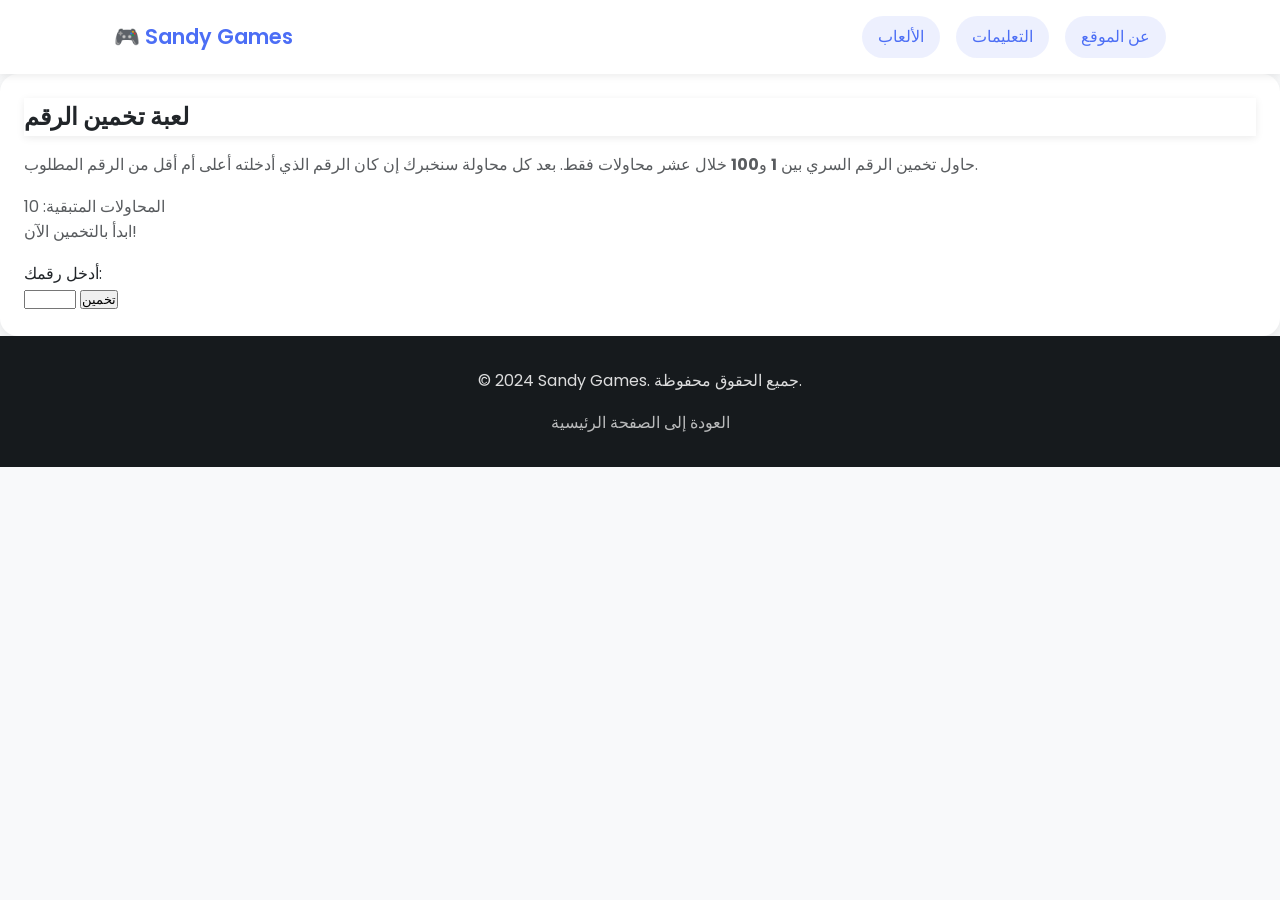
==== games/guess-number/index.html @ b499b65b "Add Guess the Number game page" ====
<!DOCTYPE html>
<html lang="ar">
  <head>
    <meta charset="UTF-8" />
    <meta name="viewport" content="width=device-width, initial-scale=1.0" />
    <title>لعبة تخمين الرقم | Sandy Games</title>
    <link rel="stylesheet" href="../../assets/styles.css" />
    <link rel="preconnect" href="https://fonts.googleapis.com" />
    <link rel="preconnect" href="https://fonts.gstatic.com" crossorigin />
    <link
      href="https://fonts.googleapis.com/css2?family=Poppins:wght@400;500;600&display=swap"
      rel="stylesheet"
    />
  </head>
  <body class="game-page">
    <header class="sub-header">
      <nav>
        <a href="../../index.html" class="logo">🎮 Sandy Games</a>
        <div class="nav-links">
          <a href="../../index.html#games">الألعاب</a>
          <a href="../../index.html#instructions">التعليمات</a>
          <a href="../../index.html#about">عن الموقع</a>
        </div>
      </nav>
    </header>

    <main class="game-container">
      <section class="game-card active-game">
        <header>
          <h1>لعبة تخمين الرقم</h1>
        </header>
        <p>
          حاول تخمين الرقم السري بين <strong>1</strong> و<strong>100</strong> خلال
          عشر محاولات فقط. بعد كل محاولة سنخبرك إن كان الرقم الذي أدخلته أعلى أم
          أقل من الرقم المطلوب.
        </p>

        <div class="game-status">
          <p>
            المحاولات المتبقية:
            <span id="attempts-remaining" aria-live="polite">10</span>
          </p>
          <p id="feedback" aria-live="polite" class="game-feedback">
            ابدأ بالتخمين الآن!
          </p>
        </div>

        <form id="guess-form" class="guess-form" autocomplete="off">
          <label for="guess-input">أدخل رقمك:</label>
          <div class="guess-controls">
            <input
              type="number"
              id="guess-input"
              name="guess"
              min="1"
              max="100"
              required
              inputmode="numeric"
            />
            <button type="submit" id="submit-guess">تخمين</button>
          </div>
        </form>

        <button type="button" id="play-again" class="secondary" hidden>
          العب مجددًا
        </button>
      </section>
    </main>

    <footer>
      <div class="footer-content">
        <p>© 2024 Sandy Games. جميع الحقوق محفوظة.</p>
        <p>
          <a href="../../index.html#top" class="back-to-top">العودة إلى الصفحة الرئيسية</a>
        </p>
      </div>
    </footer>

    <script src="../../app.js"></script>
    <script src="./guess-number.js"></script>
  </body>
</html>
---- assets/styles.css ----
:root {
  --primary-color: #4c6ef5;
  --accent-color: #f76707;
  --background-color: #f8f9fa;
  --text-color: #212529;
  --max-width: 1100px;
}

* {
  box-sizing: border-box;
  margin: 0;
  padding: 0;
}

body {
  font-family: "Poppins", "Segoe UI", Tahoma, Geneva, Verdana, sans-serif;
  background-color: var(--background-color);
  color: var(--text-color);
  line-height: 1.6;
}

a {
  color: var(--primary-color);
  text-decoration: none;
  transition: color 0.2s ease;
}

a:hover,
a:focus {
  color: var(--accent-color);
}

header {
  background: white;
  box-shadow: 0 2px 8px rgba(0, 0, 0, 0.08);
  position: sticky;
  top: 0;
  z-index: 10;
}

nav {
  max-width: var(--max-width);
  margin: 0 auto;
  padding: 1rem 1.5rem;
  display: flex;
  align-items: center;
  justify-content: space-between;
}

.logo {
  font-weight: 600;
  font-size: 1.3rem;
  color: var(--primary-color);
}

.nav-links {
  display: flex;
  gap: 1rem;
  flex-wrap: wrap;
}

.nav-links a {
  padding: 0.5rem 1rem;
  border-radius: 999px;
  background-color: rgba(76, 110, 245, 0.1);
}

.hero {
  padding: 4rem 1.5rem;
  background: linear-gradient(135deg, rgba(76, 110, 245, 0.15), rgba(247, 103, 7, 0.15));
}

.hero-content {
  max-width: var(--max-width);
  margin: 0 auto;
  display: grid;
  grid-template-columns: repeat(auto-fit, minmax(280px, 1fr));
  gap: 2rem;
  align-items: center;
}

.hero h1 {
  font-size: clamp(2.2rem, 5vw, 3rem);
  margin-bottom: 1rem;
}

.hero p {
  font-size: 1.1rem;
  color: rgba(33, 37, 41, 0.85);
}

.cta-buttons {
  margin-top: 1.5rem;
  display: flex;
  gap: 1rem;
  flex-wrap: wrap;
}

.cta-buttons a {
  background-color: var(--primary-color);
  color: white;
  padding: 0.75rem 1.4rem;
  border-radius: 12px;
  font-weight: 600;
  box-shadow: 0 8px 20px rgba(76, 110, 245, 0.35);
}

.cta-buttons a.secondary {
  background-color: white;
  color: var(--primary-color);
  box-shadow: inset 0 0 0 2px rgba(76, 110, 245, 0.35);
}

.section {
  padding: 4rem 1.5rem;
}

.section:nth-of-type(even) {
  background-color: white;
}

.section:nth-of-type(odd) {
  background-color: rgba(255, 255, 255, 0.6);
}

.section-header {
  max-width: var(--max-width);
  margin: 0 auto 2.5rem;
  text-align: center;
}

.section-header h2 {
  font-size: clamp(1.8rem, 4vw, 2.4rem);
  margin-bottom: 0.75rem;
}

.section-header p {
  color: rgba(33, 37, 41, 0.7);
}

.game-grid {
  max-width: var(--max-width);
  margin: 0 auto;
  display: grid;
  grid-template-columns: repeat(auto-fit, minmax(260px, 1fr));
  gap: 1.5rem;
}

.game-card {
  background-color: white;
  border-radius: 18px;
  padding: 1.5rem;
  box-shadow: 0 4px 12px rgba(0, 0, 0, 0.08);
  display: flex;
  flex-direction: column;
  gap: 1rem;
}

.game-card h3 {
  font-size: 1.4rem;
}

.game-card p {
  flex: 1;
  color: rgba(33, 37, 41, 0.75);
}

.game-card a {
  align-self: flex-start;
  padding: 0.6rem 1.1rem;
  border-radius: 999px;
  background-color: rgba(76, 110, 245, 0.12);
  font-weight: 600;
}

.instructions {
  max-width: var(--max-width);
  margin: 0 auto;
  background-color: white;
  border-radius: 18px;
  padding: 2rem;
  box-shadow: 0 4px 16px rgba(0, 0, 0, 0.08);
}

.instructions ol {
  margin-left: 1.5rem;
}

.instructions li + li {
  margin-top: 0.75rem;
}

footer {
  background-color: #161a1d;
  color: rgba(255, 255, 255, 0.85);
  padding: 2rem 1.5rem;
}

footer .footer-content {
  max-width: var(--max-width);
  margin: 0 auto;
  display: flex;
  flex-direction: column;
  gap: 1rem;
  text-align: center;
}

footer a {
  color: rgba(255, 255, 255, 0.7);
}

@media (max-width: 600px) {
  nav {
    flex-direction: column;
    gap: 0.75rem;
  }

  .nav-links {
    justify-content: center;
  }

  .cta-buttons {
    justify-content: center;
  }
}
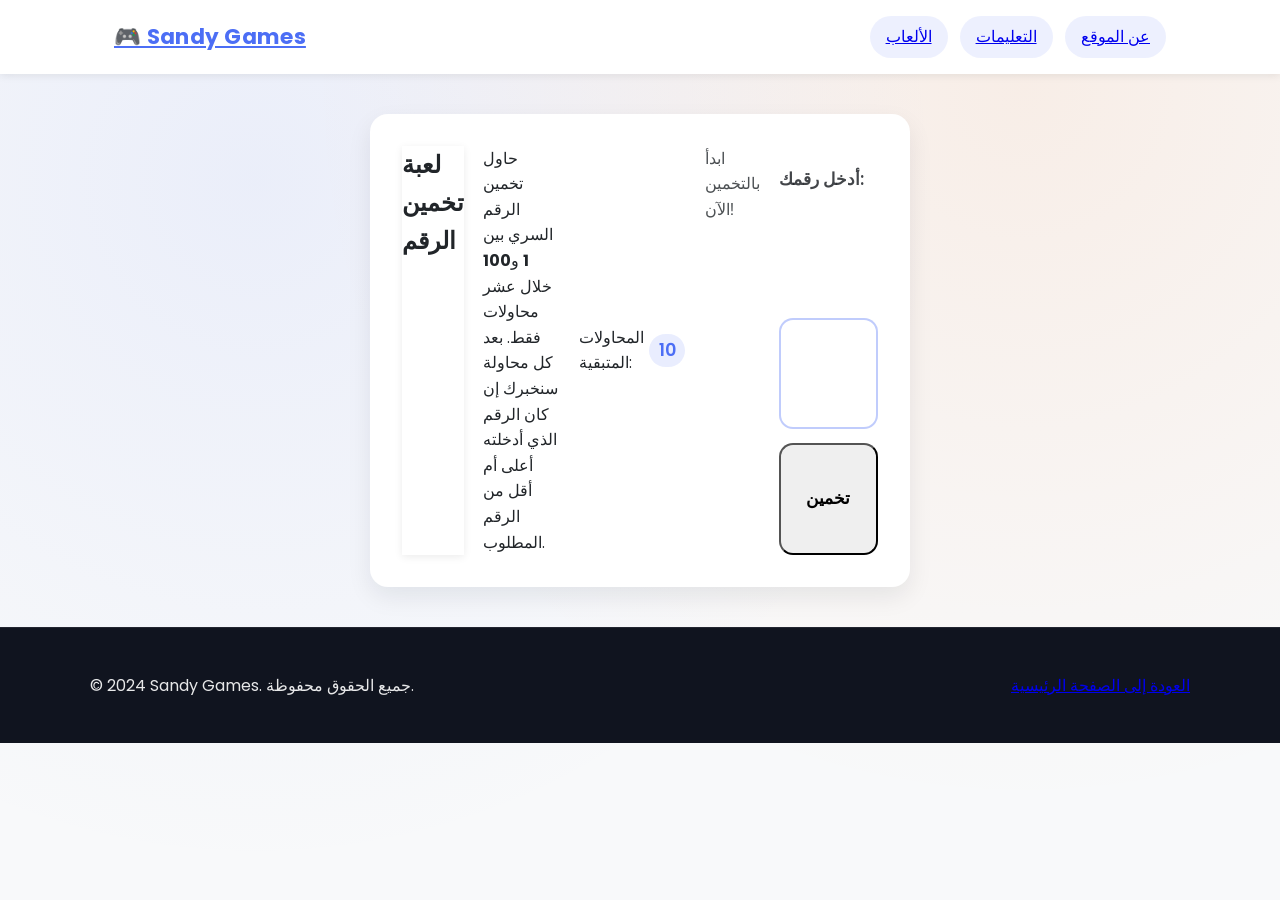
==== commit 01435fda: "Reposition feedback message in guess number game" ====
--- a/games/guess-number/index.html
+++ b/games/guess-number/index.html
@@ -40,10 +40,11 @@
             المحاولات المتبقية:
             <span id="attempts-remaining" aria-live="polite">10</span>
           </p>
-          <p id="feedback" aria-live="polite" class="game-feedback">
-            ابدأ بالتخمين الآن!
-          </p>
         </div>
+
+        <p id="feedback" aria-live="polite" class="game-feedback">
+          ابدأ بالتخمين الآن!
+        </p>
 
         <form id="guess-form" class="guess-form" autocomplete="off">
           <label for="guess-input">أدخل رقمك:</label>
--- a/assets/styles.css
+++ b/assets/styles.css
@@ -12,11 +12,19 @@
   padding: 0;
 }
 
+html {
+  scroll-behavior: smooth;
+}
+
 body {
   font-family: "Poppins", "Segoe UI", Tahoma, Geneva, Verdana, sans-serif;
   background-color: var(--background-color);
+  background-image: radial-gradient(circle at 20% 20%, rgba(76, 110, 245, 0.08), transparent 55%),
+    radial-gradient(circle at 80% 10%, rgba(247, 103, 7, 0.08), transparent 55%);
   color: var(--text-color);
   line-height: 1.6;
+  min-height: 100vh;
+}
 }
 
 a {
@@ -45,17 +53,19 @@
   display: flex;
   align-items: center;
   justify-content: space-between;
+  gap: 1rem;
 }
 
 .logo {
-  font-weight: 600;
-  font-size: 1.3rem;
+  font-weight: 700;
+  font-size: 1.35rem;
   color: var(--primary-color);
+  letter-spacing: 0.3px;
 }
 
 .nav-links {
   display: flex;
-  gap: 1rem;
+  gap: 0.75rem;
   flex-wrap: wrap;
 }
 
@@ -63,79 +73,114 @@
   padding: 0.5rem 1rem;
   border-radius: 999px;
   background-color: rgba(76, 110, 245, 0.1);
-}
-
+  font-weight: 500;
+  transition: background-color 0.2s ease, transform 0.2s ease, box-shadow 0.2s ease;
+}
+
+.nav-links a:hover,
+.nav-links a:focus {
+  background-color: rgba(76, 110, 245, 0.18);
+  transform: translateY(-1px);
+  box-shadow: 0 6px 14px rgba(76, 110, 245, 0.2);
+}
 .hero {
-  padding: 4rem 1.5rem;
-  background: linear-gradient(135deg, rgba(76, 110, 245, 0.15), rgba(247, 103, 7, 0.15));
+  padding: clamp(3rem, 6vw, 5rem) 1.5rem;
+  background: linear-gradient(135deg, rgba(76, 110, 245, 0.18), rgba(247, 103, 7, 0.15));
+  position: relative;
+  overflow: hidden;
+}
+}
+
+.hero::after {
+  content: "";
+  position: absolute;
+  inset: 0;
+  background: radial-gradient(circle at 20% 20%, rgba(247, 103, 7, 0.12), transparent 60%),
+    radial-gradient(circle at 80% 30%, rgba(76, 110, 245, 0.12), transparent 60%);
+  opacity: 0.7;
 }
 
 .hero-content {
+  position: relative;
+  z-index: 1;
   max-width: var(--max-width);
   margin: 0 auto;
   display: grid;
   grid-template-columns: repeat(auto-fit, minmax(280px, 1fr));
-  gap: 2rem;
+  gap: clamp(2rem, 5vw, 3rem);
   align-items: center;
 }
 
 .hero h1 {
-  font-size: clamp(2.2rem, 5vw, 3rem);
-  margin-bottom: 1rem;
+  font-size: clamp(2.3rem, 5vw, 3.2rem);
+  margin-bottom: 1.1rem;
+  color: #18214d;
+  line-height: 1.2;
 }
 
 .hero p {
-  font-size: 1.1rem;
-  color: rgba(33, 37, 41, 0.85);
+  font-size: 1.08rem;
+  color: rgba(33, 37, 41, 0.82);
+  max-width: 520px;
 }
 
 .cta-buttons {
-  margin-top: 1.5rem;
+  margin-top: 1.8rem;
   display: flex;
   gap: 1rem;
   flex-wrap: wrap;
 }
 
 .cta-buttons a {
-  background-color: var(--primary-color);
+  background: linear-gradient(135deg, var(--primary-color), #5f87ff);
   color: white;
-  padding: 0.75rem 1.4rem;
+  padding: 0.85rem 1.6rem;
   border-radius: 12px;
   font-weight: 600;
-  box-shadow: 0 8px 20px rgba(76, 110, 245, 0.35);
+  box-shadow: 0 12px 24px rgba(76, 110, 245, 0.35);
+  transition: transform 0.25s ease, box-shadow 0.25s ease;
+}
+
+.cta-buttons a:hover,
+.cta-buttons a:focus {
+  transform: translateY(-2px);
+  box-shadow: 0 18px 32px rgba(76, 110, 245, 0.4);
 }
 
 .cta-buttons a.secondary {
-  background-color: white;
+  background: white;
   color: var(--primary-color);
-  box-shadow: inset 0 0 0 2px rgba(76, 110, 245, 0.35);
-}
-
+  box-shadow: inset 0 0 0 2px rgba(76, 110, 245, 0.35), 0 10px 22px rgba(76, 110, 245, 0.18);
+}
 .section {
-  padding: 4rem 1.5rem;
+  padding: clamp(3rem, 6vw, 4.5rem) 1.5rem;
 }
 
 .section:nth-of-type(even) {
-  background-color: white;
+  background-color: rgba(255, 255, 255, 0.92);
 }
 
 .section:nth-of-type(odd) {
-  background-color: rgba(255, 255, 255, 0.6);
+  background-color: rgba(255, 255, 255, 0.75);
 }
 
 .section-header {
   max-width: var(--max-width);
   margin: 0 auto 2.5rem;
   text-align: center;
+  display: grid;
+  gap: 0.75rem;
+  justify-items: center;
 }
 
 .section-header h2 {
-  font-size: clamp(1.8rem, 4vw, 2.4rem);
-  margin-bottom: 0.75rem;
+  font-size: clamp(1.9rem, 4vw, 2.5rem);
+  color: #12213d;
 }
 
 .section-header p {
-  color: rgba(33, 37, 41, 0.7);
+  color: rgba(33, 37, 41, 0.68);
+  max-width: 620px;
 }
 
 .game-grid {
@@ -143,43 +188,95 @@
   margin: 0 auto;
   display: grid;
   grid-template-columns: repeat(auto-fit, minmax(260px, 1fr));
-  gap: 1.5rem;
+  gap: clamp(1.5rem, 4vw, 2.2rem);
 }
 
 .game-card {
   background-color: white;
   border-radius: 18px;
-  padding: 1.5rem;
-  box-shadow: 0 4px 12px rgba(0, 0, 0, 0.08);
-  display: flex;
-  flex-direction: column;
-  gap: 1rem;
-}
-
-.game-card h3 {
-  font-size: 1.4rem;
-}
-
-.game-card p {
-  flex: 1;
-  color: rgba(33, 37, 41, 0.75);
-}
-
-.game-card a {
-  align-self: flex-start;
-  padding: 0.6rem 1.1rem;
+  padding: clamp(1.6rem, 3vw, 2rem);
+  box-shadow: 0 10px 24px rgba(15, 23, 42, 0.08);
+  display: flex;
+  gap: 1.2rem;
+}
+
+.game-status {
+  display: grid;
+  gap: 0.35rem;
+}
+
+.game-status p {
+  display: flex;
+  gap: 0.35rem;
+  align-items: center;
+}
+
+#attempts-remaining {
+  font-weight: 600;
+  font-size: 1.1rem;
+  display: inline-flex;
+  align-items: center;
+  justify-content: center;
+  min-width: 2.25rem;
   border-radius: 999px;
+  padding: 0.15rem 0.6rem;
   background-color: rgba(76, 110, 245, 0.12);
-  font-weight: 600;
+  color: var(--primary-color);
+  transition: background-color 0.3s ease, transform 0.3s ease;
+}
+
+.game-feedback {
+  color: rgba(33, 37, 41, 0.8);
+}
+
+.game-feedback.success {
+  color: #2f9e44;
+}
+
+.game-feedback.error {
+  color: #c92a2a;
+}
+
+.attempts-animate {
+  animation: attemptsPulse 0.6s ease;
+}
+
+@keyframes attemptsPulse {
+  0% {
+    transform: scale(1);
+    background-color: rgba(76, 110, 245, 0.12);
+  }
+  40% {
+    transform: scale(1.18);
+    background-color: rgba(247, 103, 7, 0.25);
+  }
+  100% {
+    transform: scale(1);
+    background-color: rgba(76, 110, 245, 0.12);
+  }
+}
+  box-shadow: inset 0 0 0 1px rgba(76, 110, 245, 0.2);
+  transition: background-color 0.2s ease, color 0.2s ease, transform 0.2s ease, box-shadow 0.2s ease;
+  position: relative;
+  z-index: 1;
+}
+}
+
+.game-card a:hover,
+.game-card a:focus {
+  background-color: var(--primary-color);
+  color: white;
+  transform: translateY(-1px);
 }
 
 .instructions {
   max-width: var(--max-width);
   margin: 0 auto;
   background-color: white;
-  border-radius: 18px;
-  padding: 2rem;
-  box-shadow: 0 4px 16px rgba(0, 0, 0, 0.08);
+  border-radius: 20px;
+  padding: clamp(2rem, 4vw, 2.8rem);
+  box-shadow: 0 14px 30px rgba(15, 23, 42, 0.08);
+  border: 1px solid rgba(76, 110, 245, 0.08);
 }
 
 .instructions ol {
@@ -191,35 +288,137 @@
 }
 
 footer {
-  background-color: #161a1d;
-  color: rgba(255, 255, 255, 0.85);
-  padding: 2rem 1.5rem;
+  background-color: #10141f;
+  color: rgba(255, 255, 255, 0.9);
+  padding: clamp(2rem, 5vw, 2.8rem) 1.5rem;
+  border-top: 1px solid rgba(255, 255, 255, 0.08);
 }
 
 footer .footer-content {
   max-width: var(--max-width);
   margin: 0 auto;
   display: flex;
+  align-items: center;
+  justify-content: space-between;
+  flex-wrap: wrap;
+  gap: 1rem;
+}
+  max-width: var(--max-width);
+  margin: 0 auto;
+  display: flex;
+  align-items: center;
+  justify-content: space-between;
+  flex-wrap: wrap;
+  gap: 0.75rem;
+}
+
+.game-page {
+  background: linear-gradient(180deg, rgba(76, 110, 245, 0.1), rgba(248, 249, 250, 0.85));
+  min-height: 100vh;
+  display: flex;
   flex-direction: column;
+}
+
+.sub-header {
+  position: sticky;
+  top: 0;
+}
+
+.game-container {
+  flex: 1;
+  display: flex;
+  align-items: center;
+  justify-content: center;
+  padding: 2.5rem 1.5rem;
+}
+
+.active-game {
+  width: min(100%, 540px);
+}
+
+.game-status {
+  display: grid;
   gap: 1rem;
-  text-align: center;
-}
-
-footer a {
-  color: rgba(255, 255, 255, 0.7);
-}
-
-@media (max-width: 600px) {
-  nav {
+}
+
+.game-feedback {
+  font-weight: 500;
+}
+
+/* Guess Number game adjustments */
+.guess-form {
+  display: grid;
+  gap: 0.75rem;
+  margin-top: 1.25rem;
+}
+
+.guess-form label {
+  font-weight: 600;
+  font-size: 1.05rem;
+  color: rgba(33, 37, 41, 0.85);
+}
+
+.guess-controls {
+  display: flex;
+  gap: 0.85rem;
+  align-items: stretch;
+  flex-wrap: wrap;
+}
+
+#guess-input {
+  flex: 1 1 220px;
+  padding: 0.9rem 1.1rem;
+  font-size: 1.1rem;
+  border: 2px solid rgba(76, 110, 245, 0.35);
+  border-radius: 14px;
+  transition: border-color 0.2s ease, box-shadow 0.2s ease;
+}
+
+#guess-input:focus {
+  border-color: var(--primary-color);
+  box-shadow: 0 0 0 3px rgba(76, 110, 245, 0.18);
+  outline: none;
+}
+
+#submit-guess {
+  flex: 0 0 auto;
+  padding: 0.95rem 1.6rem;
+  font-size: 1.05rem;
+  font-weight: 600;
+  border-radius: 14px;
+}
+
+@media (max-width: 480px) {
+  .guess-controls {
     flex-direction: column;
-    gap: 0.75rem;
-  }
-
-  .nav-links {
-    justify-content: center;
-  }
-
-  .cta-buttons {
-    justify-content: center;
-  }
-}
+  }
+
+  #submit-guess {
+#submit-guess {
+  transition: transform 0.15s ease, box-shadow 0.15s ease;
+}
+
+#submit-guess:enabled:hover,
+#submit-guess:enabled:focus-visible {
+  transform: translateY(-1px);
+  box-shadow: 0 8px 20px rgba(76, 110, 245, 0.2);
+}
+
+.guess-button-animate {
+  animation: guess-button-press 0.28s ease;
+}
+
+@keyframes guess-button-press {
+  0% {
+    transform: translateY(0);
+    box-shadow: 0 6px 14px rgba(76, 110, 245, 0.2);
+  }
+  40% {
+    transform: translateY(1px) scale(0.97);
+    box-shadow: 0 2px 6px rgba(76, 110, 245, 0.12);
+  }
+  100% {
+    transform: translateY(0);
+    box-shadow: 0 6px 14px rgba(76, 110, 245, 0.2);
+  }
+}
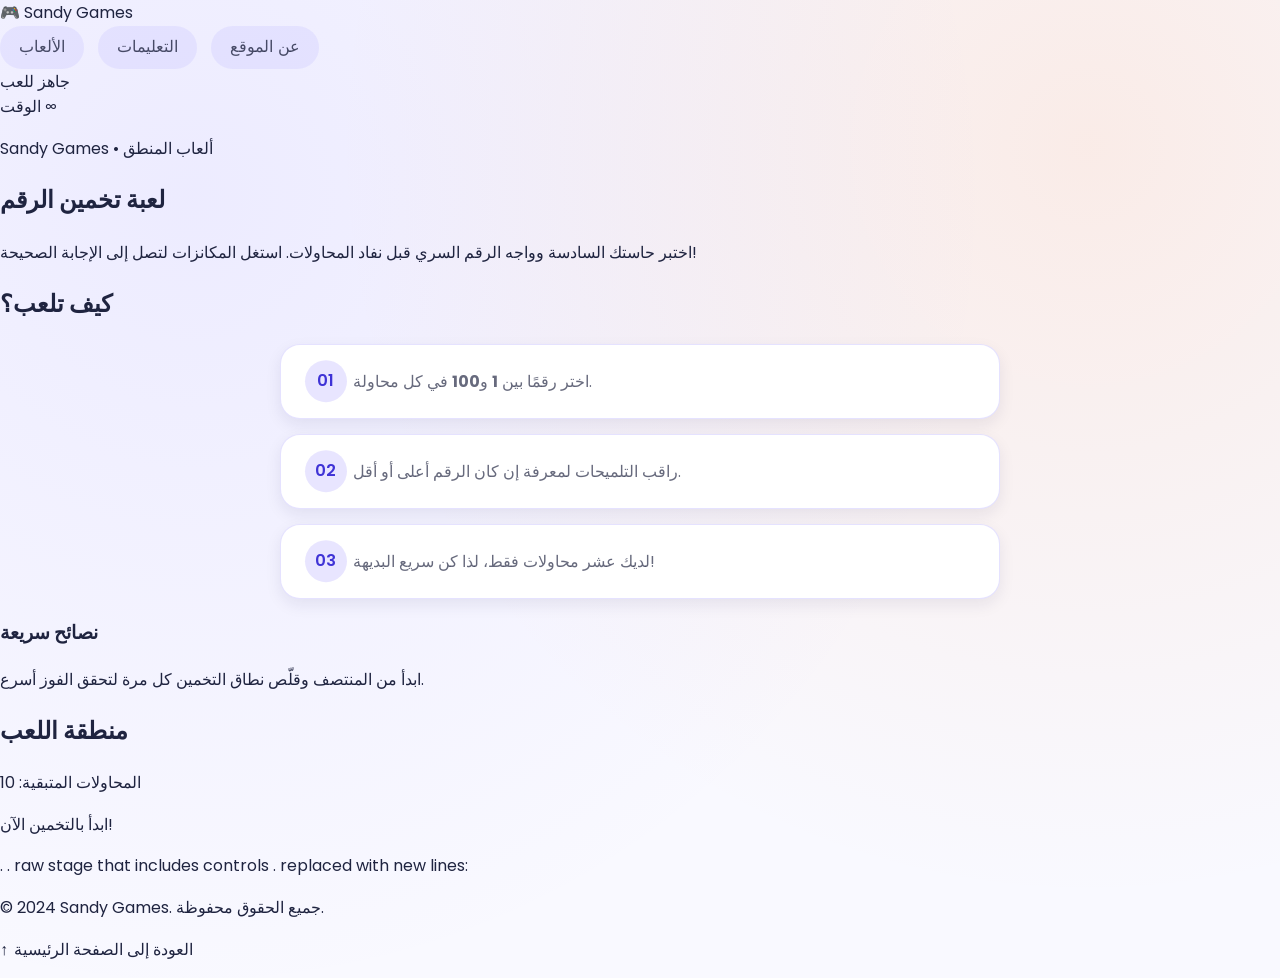
==== commit 98dc837e: "تحديث هيكل guess-number" ====
--- a/games/guess-number/index.html
+++ b/games/guess-number/index.html
@@ -24,48 +24,57 @@
       </nav>
     </header>
 
-    <main class="game-container">
-      <section class="game-card active-game">
-        <header>
-          <h1>لعبة تخمين الرقم</h1>
-        </header>
-        <p>
-          حاول تخمين الرقم السري بين <strong>1</strong> و<strong>100</strong> خلال
-          عشر محاولات فقط. بعد كل محاولة سنخبرك إن كان الرقم الذي أدخلته أعلى أم
-          أقل من الرقم المطلوب.
-        </p>
-
-        <div class="game-status">
-          <p>
-            المحاولات المتبقية:
-            <span id="attempts-remaining" aria-live="polite">10</span>
+    <main class="game-shell">
+      <section class="game-hero" aria-labelledby="game-title">
+        <div class="hero-meta">
+          <span class="hero-status" id="hero-status" role="status" aria-live="polite">
+            جاهز للعب
+          </span>
+          <div class="hero-timer" id="hero-timer">
+            <span class="timer-label">الوقت</span>
+            <span class="timer-value" data-fallback="∞">∞</span>
+          </div>
+        </div>
+        <div class="hero-heading">
+          <p class="hero-breadcrumb">Sandy Games • ألعاب المنطق</p>
+          <h1 id="game-title">لعبة تخمين الرقم</h1>
+          <p class="hero-subtitle">
+            اختبر حاستك السادسة وواجه الرقم السري قبل نفاد المحاولات. استغل المكانزات لتصل إلى الإجابة الصحيحة!
           </p>
         </div>
+      </section>
+      
+      <section class="game-content">
+        <aside class="game-sidebar" aria-label="لوحة التعليمات">
+          <h2>كيف تلعب؟</h2>
+          <ol class="instruction-steps">
+            <li>اختر رقمًا بين <strong>1</strong> و<strong>100</strong> في كل محاولة.</li>
+            <li>راقب التلميحات لمعرفة إن كان الرقم أعلى أو أقل.</li>
+            <li>لديك عشر محاولات فقط، لذا كن سريع البديهة!</li>
+          </ol>
+          <div class="tips-box" role="note">
+            <h3>نصائح سريعة</h3>
+            <p>ابدأ من المنتصف وقلّص نطاق التخمين كل مرة لتحقق الفوز أسرع.</p>
+          </div>
+        </aside>
+        
+        <div class="game-stage">
+          <header class="stage-header">
+            <h2>منطقة اللعب</h2>
+            <div class="stage-status">
+              <p>المحاولات المتبقية: <span id="attempts-remaining" aria-live="polite">10</span></p>
+            </div>
+          </header>
 
-        <p id="feedback" aria-live="polite" class="game-feedback">
-          ابدأ بالتخمين الآن!
-        </p>
+          <div class="stage-feedback">
+            <p id="feedback" aria-live="polite" class="game-feedback">ابدأ بالتخمين الآن!</p>
+          </div>
 
-        <form id="guess-form" class="guess-form" autocomplete="off">
-          <label for="guess-input">أدخل رقمك:</label>
-          <div class="guess-controls">
-            <input
-              type="number"
-              id="guess-input"
-              name="guess"
-              min="1"
-              max="100"
-              required
-              inputmode="numeric"
-            />
-            <button type="submit" id="submit-guess">تخمين</button>
-          </div>
-        </form>
+.
 
-        <button type="button" id="play-again" class="secondary" hidden>
-          العب مجددًا
-        </button>
-      </section>
+. raw stage that includes controls
+
+. replaced with new lines:
     </main>
 
     <footer>
--- a/assets/styles.css
+++ b/assets/styles.css
@@ -1,424 +1,804 @@
 :root {
-  --primary-color: #4c6ef5;
-  --accent-color: #f76707;
-  --background-color: #f8f9fa;
-  --text-color: #212529;
-  --max-width: 1100px;
+  color-scheme: light;
+  --clr-primary: #5d4bff;
+  --clr-primary-strong: #3f33d6;
+  --clr-accent: #ff8a3d;
+  --clr-surface: #ffffff;
+  --clr-surface-muted: #f3f5ff;
+  --clr-background: #f9f9ff;
+  --clr-text: #1f2440;
+  --clr-text-muted: rgba(31, 36, 64, 0.68);
+  --clr-border: rgba(93, 75, 255, 0.12);
+  --clr-shadow: rgba(16, 26, 67, 0.12);
+  --shadow-lg: 0 20px 50px rgba(20, 28, 78, 0.12);
+  --shadow-md: 0 12px 28px rgba(20, 28, 78, 0.12);
+  --shadow-sm: 0 6px 16px rgba(20, 28, 78, 0.08);
+  --radius-xl: 26px;
+  --radius-lg: 20px;
+  --radius-md: 16px;
+  --radius-sm: 12px;
+  --radius-xs: 999px;
+  --font-sans: "Poppins", "Segoe UI", Tahoma, sans-serif;
+  --font-weight-regular: 400;
+  --font-weight-medium: 500;
+  --font-weight-semibold: 600;
+  --max-width: 1120px;
+  --space-xs: clamp(0.35rem, 1vw, 0.5rem);
+  --space-sm: clamp(0.65rem, 1.5vw, 0.9rem);
+  --space-md: clamp(1rem, 2vw, 1.5rem);
+  --space-lg: clamp(1.6rem, 3vw, 2.4rem);
+  --space-xl: clamp(2rem, 4vw, 3.2rem);
+  --transition-base: 180ms ease;
 }
 
 * {
   box-sizing: border-box;
+}
+
+html {
+  font-size: 100%;
+  scroll-behavior: smooth;
+}
+
+body {
+  margin: 0;
+  font-family: var(--font-sans);
+  font-weight: var(--font-weight-regular);
+  color: var(--clr-text);
+  background: radial-gradient(circle at 15% 20%, rgba(93, 75, 255, 0.08), transparent 60%),
+    radial-gradient(circle at 85% 15%, rgba(255, 138, 61, 0.12), transparent 55%), var(--clr-background);
+  min-height: 100vh;
+  line-height: 1.6;
+  text-rendering: optimizeLegibility;
+}
+
+img {
+  display: block;
+  max-width: 100%;
+  height: auto;
+  border-radius: var(--radius-lg);
+}
+
+a {
+  color: inherit;
+  text-decoration: none;
+}
+
+a:focus-visible,
+button:focus-visible {
+  outline: 3px solid rgba(93, 75, 255, 0.4);
+  outline-offset: 4px;
+}
+
+button {
+  font: inherit;
+  border: 0;
+  cursor: pointer;
+  color: inherit;
+  background: none;
+}
+
+.skip-link {
+  position: absolute;
+  inset-inline-start: 1rem;
+  top: 1rem;
+  padding: 0.75rem 1.25rem;
+  background: var(--clr-primary);
+  color: #fff;
+  border-radius: var(--radius-sm);
+  transform: translateY(-150%);
+  transition: transform var(--transition-base);
+  z-index: 50;
+}
+
+.skip-link:focus {
+  transform: translateY(0);
+}
+
+.site-header {
+  position: sticky;
+  top: 0;
+  z-index: 30;
+  backdrop-filter: saturate(140%) blur(12px);
+  background: rgba(249, 249, 255, 0.86);
+  border-bottom: 1px solid rgba(93, 75, 255, 0.08);
+  box-shadow: 0 12px 32px rgba(20, 28, 78, 0.08);
+}
+
+.site-nav {
+  margin: 0 auto;
+  max-width: var(--max-width);
+  padding: var(--space-sm) var(--space-md);
+  display: flex;
+  align-items: center;
+  gap: var(--space-md);
+}
+
+.site-logo {
+  font-weight: var(--font-weight-semibold);
+  font-size: clamp(1.1rem, 2vw, 1.45rem);
+  color: var(--clr-primary);
+  letter-spacing: 0.4px;
+  display: inline-flex;
+  align-items: center;
+  gap: 0.4rem;
+}
+
+.nav-toggle {
+  display: none;
+}
+
+.nav-links {
   margin: 0;
   padding: 0;
-}
-
-html {
-  scroll-behavior: smooth;
-}
-
-body {
-  font-family: "Poppins", "Segoe UI", Tahoma, Geneva, Verdana, sans-serif;
-  background-color: var(--background-color);
-  background-image: radial-gradient(circle at 20% 20%, rgba(76, 110, 245, 0.08), transparent 55%),
-    radial-gradient(circle at 80% 10%, rgba(247, 103, 7, 0.08), transparent 55%);
-  color: var(--text-color);
-  line-height: 1.6;
-  min-height: 100vh;
-}
-}
-
-a {
-  color: var(--primary-color);
-  text-decoration: none;
-  transition: color 0.2s ease;
-}
-
-a:hover,
-a:focus {
-  color: var(--accent-color);
-}
-
-header {
-  background: white;
-  box-shadow: 0 2px 8px rgba(0, 0, 0, 0.08);
-  position: sticky;
-  top: 0;
-  z-index: 10;
-}
-
-nav {
-  max-width: var(--max-width);
-  margin: 0 auto;
-  padding: 1rem 1.5rem;
+  list-style: none;
   display: flex;
   align-items: center;
-  justify-content: space-between;
-  gap: 1rem;
-}
-
-.logo {
-  font-weight: 700;
-  font-size: 1.35rem;
-  color: var(--primary-color);
-  letter-spacing: 0.3px;
-}
-
-.nav-links {
-  display: flex;
-  gap: 0.75rem;
-  flex-wrap: wrap;
+  gap: clamp(0.4rem, 1.2vw, 0.85rem);
 }
 
 .nav-links a {
-  padding: 0.5rem 1rem;
-  border-radius: 999px;
-  background-color: rgba(76, 110, 245, 0.1);
-  font-weight: 500;
-  transition: background-color 0.2s ease, transform 0.2s ease, box-shadow 0.2s ease;
+  position: relative;
+  display: inline-flex;
+  align-items: center;
+  justify-content: center;
+  padding: 0.55rem 1.2rem;
+  border-radius: var(--radius-xs);
+  font-weight: var(--font-weight-medium);
+  color: rgba(31, 36, 64, 0.8);
+  transition: color var(--transition-base), transform var(--transition-base),
+    box-shadow var(--transition-base), background var(--transition-base);
+  background: rgba(93, 75, 255, 0.08);
+}
+
+.nav-links a::after {
+  content: "";
+  position: absolute;
+  inset: 0;
+  border-radius: inherit;
+  background: linear-gradient(135deg, rgba(93, 75, 255, 0.28), rgba(255, 138, 61, 0.28));
+  opacity: 0;
+  transition: opacity var(--transition-base);
+  z-index: -1;
 }
 
 .nav-links a:hover,
-.nav-links a:focus {
-  background-color: rgba(76, 110, 245, 0.18);
-  transform: translateY(-1px);
-  box-shadow: 0 6px 14px rgba(76, 110, 245, 0.2);
-}
+.nav-links a:focus-visible {
+  color: var(--clr-primary-strong);
+  transform: translateY(-2px);
+  box-shadow: 0 12px 24px rgba(20, 28, 78, 0.15);
+}
+
+.nav-links a:hover::after,
+.nav-links a:focus-visible::after {
+  opacity: 1;
+}
+
+main {
+  display: block;
+}
+
+.section {
+  padding: var(--space-xl) var(--space-md);
+  position: relative;
+}
+
+.section::before {
+  content: "";
+  position: absolute;
+  inset-inline: 20%;
+  top: 30%;
+  height: 40%;
+  border-radius: 50%;
+  background: linear-gradient(150deg, rgba(93, 75, 255, 0.08), rgba(255, 138, 61, 0.08));
+  opacity: 0;
+  transform: translateY(10px);
+  transition: opacity 400ms ease, transform 400ms ease;
+  pointer-events: none;
+}
+
+.section:hover::before {
+  opacity: 1;
+  transform: translateY(0);
+}
+
 .hero {
-  padding: clamp(3rem, 6vw, 5rem) 1.5rem;
-  background: linear-gradient(135deg, rgba(76, 110, 245, 0.18), rgba(247, 103, 7, 0.15));
   position: relative;
   overflow: hidden;
-}
-}
-
+  padding: clamp(3rem, 6vw, 5rem) var(--space-md);
+}
+
+.hero::before,
 .hero::after {
   content: "";
   position: absolute;
-  inset: 0;
-  background: radial-gradient(circle at 20% 20%, rgba(247, 103, 7, 0.12), transparent 60%),
-    radial-gradient(circle at 80% 30%, rgba(76, 110, 245, 0.12), transparent 60%);
-  opacity: 0.7;
-}
-
-.hero-content {
+  inset: -20% -10%;
+  background: radial-gradient(circle at 30% 20%, rgba(93, 75, 255, 0.32), transparent 55%),
+    radial-gradient(circle at 70% 30%, rgba(255, 138, 61, 0.28), transparent 60%);
+  z-index: 0;
+  animation: heroGlow 14s ease-in-out infinite alternate;
+}
+
+.hero::after {
+  inset: -25% -5%;
+  transform: rotate(6deg);
+  opacity: 0.5;
+  filter: blur(10px);
+}
+
+.hero__inner {
   position: relative;
   z-index: 1;
   max-width: var(--max-width);
   margin: 0 auto;
   display: grid;
-  grid-template-columns: repeat(auto-fit, minmax(280px, 1fr));
-  gap: clamp(2rem, 5vw, 3rem);
-  align-items: center;
-}
-
-.hero h1 {
-  font-size: clamp(2.3rem, 5vw, 3.2rem);
-  margin-bottom: 1.1rem;
-  color: #18214d;
-  line-height: 1.2;
-}
-
-.hero p {
-  font-size: 1.08rem;
-  color: rgba(33, 37, 41, 0.82);
+  grid-template-columns: repeat(auto-fit, minmax(260px, 1fr));
+  gap: clamp(2rem, 6vw, 3.8rem);
+  align-items: center;
+}
+
+.hero__eyebrow {
+  display: inline-flex;
+  align-items: center;
+  gap: 0.4rem;
+  font-size: 0.9rem;
+  text-transform: uppercase;
+  letter-spacing: 2px;
+  color: rgba(31, 36, 64, 0.7);
+  background: rgba(93, 75, 255, 0.12);
+  border-radius: var(--radius-xs);
+  padding: 0.35rem 0.9rem;
+  animation: fadeSlideUp 600ms ease forwards;
+}
+
+.hero__copy h1 {
+  font-size: clamp(2.2rem, 5vw, 3.4rem);
+  font-weight: 700;
+  line-height: 1.18;
+  margin-top: var(--space-sm);
+  margin-bottom: var(--space-sm);
+}
+
+.text-accent {
+  color: var(--clr-accent);
+  display: block;
+}
+
+.hero__copy p {
+  color: var(--clr-text-muted);
   max-width: 520px;
 }
 
-.cta-buttons {
-  margin-top: 1.8rem;
+.hero__actions {
+  margin-top: var(--space-md);
   display: flex;
-  gap: 1rem;
   flex-wrap: wrap;
-}
-
-.cta-buttons a {
-  background: linear-gradient(135deg, var(--primary-color), #5f87ff);
-  color: white;
+  gap: var(--space-sm);
+}
+
+.hero__visual {
+  position: relative;
+  display: grid;
+  place-items: center;
+  min-height: 240px;
+}
+
+.hero__visual img {
+  width: min(360px, 100%);
+  box-shadow: var(--shadow-lg);
+  animation: floatY 6s ease-in-out infinite;
+}
+
+.btn {
+  position: relative;
+  display: inline-flex;
+  align-items: center;
+  justify-content: center;
+  gap: 0.5rem;
   padding: 0.85rem 1.6rem;
-  border-radius: 12px;
-  font-weight: 600;
-  box-shadow: 0 12px 24px rgba(76, 110, 245, 0.35);
-  transition: transform 0.25s ease, box-shadow 0.25s ease;
-}
-
-.cta-buttons a:hover,
-.cta-buttons a:focus {
+  border-radius: var(--radius-sm);
+  font-weight: var(--font-weight-semibold);
+  transition: transform var(--transition-base), box-shadow var(--transition-base),
+    background var(--transition-base), color var(--transition-base);
+}
+
+.btn::after {
+  content: "";
+  position: absolute;
+  inset: 0;
+  border-radius: inherit;
+  background: linear-gradient(135deg, rgba(255, 138, 61, 0.24), rgba(93, 75, 255, 0.24));
+  opacity: 0;
+  transition: opacity var(--transition-base);
+  z-index: -1;
+}
+
+.btn--primary {
+  background: linear-gradient(135deg, var(--clr-primary), var(--clr-primary-strong));
+  color: #fff;
+  box-shadow: var(--shadow-md);
+}
+
+.btn--primary:hover,
+.btn--primary:focus-visible {
+  transform: translateY(-2px) scale(1.01);
+  box-shadow: 0 18px 36px rgba(24, 32, 89, 0.3);
+}
+
+.btn--ghost {
+  background: var(--clr-surface);
+  color: var(--clr-primary);
+  border: 1.5px solid rgba(93, 75, 255, 0.35);
+  box-shadow: var(--shadow-sm);
+}
+
+.btn--ghost:hover,
+.btn--ghost:focus-visible {
   transform: translateY(-2px);
-  box-shadow: 0 18px 32px rgba(76, 110, 245, 0.4);
-}
-
-.cta-buttons a.secondary {
-  background: white;
-  color: var(--primary-color);
-  box-shadow: inset 0 0 0 2px rgba(76, 110, 245, 0.35), 0 10px 22px rgba(76, 110, 245, 0.18);
-}
-.section {
-  padding: clamp(3rem, 6vw, 4.5rem) 1.5rem;
-}
-
-.section:nth-of-type(even) {
-  background-color: rgba(255, 255, 255, 0.92);
-}
-
-.section:nth-of-type(odd) {
-  background-color: rgba(255, 255, 255, 0.75);
-}
-
-.section-header {
+  color: var(--clr-primary-strong);
+}
+
+.btn--ghost:hover::after,
+.btn--ghost:focus-visible::after,
+.btn--link:hover::after,
+.btn--link:focus-visible::after {
+  opacity: 1;
+}
+
+.btn--link {
+  color: var(--clr-primary);
+  font-weight: var(--font-weight-semibold);
+  padding: 0;
+  background: none;
+}
+
+.btn--link::after {
+  content: "";
+  position: absolute;
+  inset-inline: 0;
+  inset-block-end: -0.2rem;
+  height: 2px;
+  border-radius: 2px;
+  background: linear-gradient(135deg, var(--clr-primary), var(--clr-accent));
+  opacity: 0.6;
+  transform-origin: center;
+  transition: opacity var(--transition-base), transform var(--transition-base);
+}
+
+.btn--link:hover::after,
+.btn--link:focus-visible::after {
+  opacity: 1;
+  transform: scaleX(1.05);
+}
+
+.section__header {
+  max-width: 720px;
+  margin: 0 auto var(--space-lg);
+  text-align: center;
+  display: grid;
+  gap: var(--space-sm);
+}
+
+.section__header h2 {
+  font-size: clamp(1.9rem, 4vw, 2.6rem);
+  color: var(--clr-primary-strong);
+}
+
+.section__header p {
+  color: var(--clr-text-muted);
+}
+
+.features {
+  background: rgba(255, 255, 255, 0.82);
+}
+
+.feature-list {
+  margin: 0 auto;
+  padding: 0;
+  list-style: none;
   max-width: var(--max-width);
-  margin: 0 auto 2.5rem;
-  text-align: center;
-  display: grid;
-  gap: 0.75rem;
-  justify-items: center;
-}
-
-.section-header h2 {
-  font-size: clamp(1.9rem, 4vw, 2.5rem);
-  color: #12213d;
-}
-
-.section-header p {
-  color: rgba(33, 37, 41, 0.68);
-  max-width: 620px;
+  display: grid;
+  gap: var(--space-sm);
+  grid-template-columns: repeat(auto-fit, minmax(220px, 1fr));
+}
+
+.feature-card {
+  display: grid;
+  grid-template-columns: auto 1fr;
+  gap: var(--space-sm);
+  align-items: start;
+  padding: var(--space-md);
+  background: var(--clr-surface);
+  border-radius: var(--radius-lg);
+  box-shadow: var(--shadow-sm);
+  border: 1px solid var(--clr-border);
+  transform-origin: center;
+  transition: transform var(--transition-base), box-shadow var(--transition-base),
+    border-color var(--transition-base);
+}
+
+.feature-card__icon {
+  display: grid;
+  place-items: center;
+  width: 48px;
+  height: 48px;
+  font-size: 1.6rem;
+  border-radius: var(--radius-xs);
+  background: linear-gradient(135deg, rgba(93, 75, 255, 0.16), rgba(255, 138, 61, 0.16));
+  color: var(--clr-primary-strong);
+  animation: pulseGlow 2600ms ease-in-out infinite;
+}
+
+.feature-card:hover,
+.feature-card:focus-within {
+  transform: translateY(-4px);
+  box-shadow: var(--shadow-md);
+  border-color: rgba(93, 75, 255, 0.3);
+}
+
+.feature-card h3 {
+  margin: 0;
+  font-size: 1.15rem;
+  font-weight: var(--font-weight-semibold);
+}
+
+.feature-card p {
+  margin: 0;
+  color: var(--clr-text-muted);
+}
+
+.games {
+  background: linear-gradient(180deg, rgba(93, 75, 255, 0.04), transparent 65%);
 }
 
 .game-grid {
+  margin: 0 auto;
   max-width: var(--max-width);
+  display: grid;
+  grid-template-columns: repeat(auto-fit, minmax(250px, 1fr));
+  gap: clamp(1.2rem, 3vw, 2.2rem);
+}
+
+.game-card {
+  display: grid;
+  grid-template-rows: auto 1fr auto;
+  gap: var(--space-sm);
+  padding: var(--space-md);
+  border-radius: var(--radius-xl);
+  background: var(--clr-surface);
+  box-shadow: var(--shadow-md);
+  border: 1px solid rgba(93, 75, 255, 0.14);
+  position: relative;
+  overflow: hidden;
+  transition: transform 240ms ease, box-shadow 240ms ease;
+}
+
+.game-card::before {
+  content: "";
+  position: absolute;
+  inset: -40% -20%;
+  background: radial-gradient(circle at 30% 30%, rgba(93, 75, 255, 0.16), transparent 60%),
+    radial-gradient(circle at 70% 70%, rgba(255, 138, 61, 0.16), transparent 65%);
+  opacity: 0;
+  transition: opacity 300ms ease;
+  z-index: 0;
+}
+
+.game-card:hover,
+.game-card:focus-within {
+  transform: translateY(-6px) scale(1.01);
+  box-shadow: 0 26px 50px rgba(24, 32, 89, 0.18);
+}
+
+.game-card:hover::before,
+.game-card:focus-within::before {
+  opacity: 1;
+}
+
+.game-card__media {
+  width: clamp(64px, 8vw, 72px);
+  height: clamp(64px, 8vw, 72px);
+  border-radius: var(--radius-lg);
+  display: grid;
+  place-items: center;
+  background: linear-gradient(135deg, rgba(93, 75, 255, 0.18), rgba(255, 138, 61, 0.24));
+  font-size: clamp(1.8rem, 5vw, 2.1rem);
+  color: #fff;
+  box-shadow: 0 16px 30px rgba(20, 28, 78, 0.18);
+}
+
+.game-card__body h3 {
+  margin: 0;
+  font-size: 1.25rem;
+  font-weight: var(--font-weight-semibold);
+}
+
+.game-card__body p {
+  margin: 0;
+  color: var(--clr-text-muted);
+}
+
+.game-card__footer {
+  display: flex;
+  justify-content: flex-start;
+  align-items: center;
+}
+
+.updates {
+  background: rgba(255, 255, 255, 0.92);
+}
+
+.updates-list {
   margin: 0 auto;
-  display: grid;
-  grid-template-columns: repeat(auto-fit, minmax(260px, 1fr));
-  gap: clamp(1.5rem, 4vw, 2.2rem);
-}
-
-.game-card {
-  background-color: white;
-  border-radius: 18px;
-  padding: clamp(1.6rem, 3vw, 2rem);
-  box-shadow: 0 10px 24px rgba(15, 23, 42, 0.08);
+  max-width: var(--max-width);
+  display: grid;
+  gap: var(--space-sm);
+}
+
+.update-card {
+  padding: var(--space-md);
+  background: var(--clr-surface);
+  border-radius: var(--radius-lg);
+  border: 1px solid var(--clr-border);
+  box-shadow: var(--shadow-sm);
+  display: grid;
+  gap: var(--space-xs);
+  transition: transform var(--transition-base), box-shadow var(--transition-base);
+}
+
+.update-card:hover,
+.update-card:focus-within {
+  transform: translateY(-4px);
+  box-shadow: var(--shadow-md);
+}
+
+.update-card h3 {
+  margin: 0;
+  font-size: 1.1rem;
+  font-weight: var(--font-weight-semibold);
+}
+
+.update-card time {
+  font-size: 0.95rem;
+  color: rgba(31, 36, 64, 0.55);
+}
+
+.instructions {
+  background: linear-gradient(180deg, rgba(93, 75, 255, 0.08), rgba(255, 255, 255, 0.92));
+}
+
+.instruction-steps {
+  margin: 0 auto;
+  max-width: 720px;
+  counter-reset: step;
+  display: grid;
+  gap: var(--space-sm);
+  padding-inline-start: 0;
+  list-style: none;
+}
+
+.instruction-steps li {
+  position: relative;
+  padding: var(--space-md);
+  padding-inline-start: calc(var(--space-md) + 3rem);
+  background: var(--clr-surface);
+  border-radius: var(--radius-lg);
+  border: 1px solid rgba(93, 75, 255, 0.16);
+  box-shadow: var(--shadow-sm);
+  color: var(--clr-text-muted);
+  transition: transform var(--transition-base), box-shadow var(--transition-base);
+}
+
+.instruction-steps li::before {
+  counter-increment: step;
+  content: counter(step, decimal-leading-zero);
+  position: absolute;
+  inset-inline-start: var(--space-md);
+  top: 50%;
+  transform: translateY(-50%);
+  width: 2.6rem;
+  height: 2.6rem;
+  border-radius: var(--radius-xs);
+  display: grid;
+  place-items: center;
+  font-weight: var(--font-weight-semibold);
+  color: var(--clr-primary-strong);
+  background: rgba(93, 75, 255, 0.14);
+}
+
+.instruction-steps li:hover,
+.instruction-steps li:focus-within {
+  transform: translateX(-4px);
+  box-shadow: var(--shadow-md);
+}
+
+.about {
+  background: rgba(255, 255, 255, 0.94);
+}
+
+.about__content {
+  margin: 0 auto;
+  max-width: var(--max-width);
+  display: grid;
+  gap: var(--space-sm);
+  grid-template-columns: repeat(auto-fit, minmax(240px, 1fr));
+}
+
+.about__content article {
+  padding: var(--space-md);
+  background: var(--clr-surface);
+  border-radius: var(--radius-lg);
+  border: 1px solid rgba(93, 75, 255, 0.1);
+  box-shadow: var(--shadow-sm);
+  display: grid;
+  gap: var(--space-xs);
+}
+
+.about__content h3 {
+  margin: 0;
+  font-size: 1.2rem;
+  color: var(--clr-primary-strong);
+}
+
+.site-footer {
+  margin-top: var(--space-xl);
+  padding: var(--space-lg) var(--space-md);
+  background: #12152a;
+  color: rgba(255, 255, 255, 0.86);
+}
+
+.footer__inner {
+  margin: 0 auto;
+  max-width: var(--max-width);
   display: flex;
-  gap: 1.2rem;
-}
-
-.game-status {
-  display: grid;
-  gap: 0.35rem;
-}
-
-.game-status p {
-  display: flex;
-  gap: 0.35rem;
-  align-items: center;
-}
-
-#attempts-remaining {
-  font-weight: 600;
-  font-size: 1.1rem;
+  flex-wrap: wrap;
+  align-items: center;
+  justify-content: space-between;
+  gap: var(--space-sm);
+}
+
+.footer__links {
   display: inline-flex;
   align-items: center;
-  justify-content: center;
-  min-width: 2.25rem;
-  border-radius: 999px;
-  padding: 0.15rem 0.6rem;
-  background-color: rgba(76, 110, 245, 0.12);
-  color: var(--primary-color);
-  transition: background-color 0.3s ease, transform 0.3s ease;
-}
-
-.game-feedback {
-  color: rgba(33, 37, 41, 0.8);
-}
-
-.game-feedback.success {
-  color: #2f9e44;
-}
-
-.game-feedback.error {
-  color: #c92a2a;
-}
-
-.attempts-animate {
-  animation: attemptsPulse 0.6s ease;
-}
-
-@keyframes attemptsPulse {
+  gap: var(--space-sm);
+}
+
+.footer__links a {
+  color: rgba(255, 255, 255, 0.78);
+  padding: 0.35rem 0.65rem;
+  border-radius: var(--radius-xs);
+  transition: background var(--transition-base), color var(--transition-base);
+}
+
+.footer__links a:hover,
+.footer__links a:focus-visible {
+  color: #fff;
+  background: rgba(255, 255, 255, 0.1);
+}
+
+.back-to-top::before {
+  content: "↑";
+  margin-inline-end: 0.4rem;
+}
+
+@keyframes floatY {
+  0%,
+  100% {
+    transform: translateY(0px);
+  }
+  50% {
+    transform: translateY(-12px);
+  }
+}
+
+@keyframes heroGlow {
   0% {
-    transform: scale(1);
-    background-color: rgba(76, 110, 245, 0.12);
-  }
-  40% {
-    transform: scale(1.18);
-    background-color: rgba(247, 103, 7, 0.25);
+    transform: scale(1) rotate(0deg);
   }
   100% {
-    transform: scale(1);
-    background-color: rgba(76, 110, 245, 0.12);
-  }
-}
-  box-shadow: inset 0 0 0 1px rgba(76, 110, 245, 0.2);
-  transition: background-color 0.2s ease, color 0.2s ease, transform 0.2s ease, box-shadow 0.2s ease;
-  position: relative;
-  z-index: 1;
-}
-}
-
-.game-card a:hover,
-.game-card a:focus {
-  background-color: var(--primary-color);
-  color: white;
-  transform: translateY(-1px);
-}
-
-.instructions {
-  max-width: var(--max-width);
-  margin: 0 auto;
-  background-color: white;
-  border-radius: 20px;
-  padding: clamp(2rem, 4vw, 2.8rem);
-  box-shadow: 0 14px 30px rgba(15, 23, 42, 0.08);
-  border: 1px solid rgba(76, 110, 245, 0.08);
-}
-
-.instructions ol {
-  margin-left: 1.5rem;
-}
-
-.instructions li + li {
-  margin-top: 0.75rem;
-}
-
-footer {
-  background-color: #10141f;
-  color: rgba(255, 255, 255, 0.9);
-  padding: clamp(2rem, 5vw, 2.8rem) 1.5rem;
-  border-top: 1px solid rgba(255, 255, 255, 0.08);
-}
-
-footer .footer-content {
-  max-width: var(--max-width);
-  margin: 0 auto;
-  display: flex;
-  align-items: center;
-  justify-content: space-between;
-  flex-wrap: wrap;
-  gap: 1rem;
-}
-  max-width: var(--max-width);
-  margin: 0 auto;
-  display: flex;
-  align-items: center;
-  justify-content: space-between;
-  flex-wrap: wrap;
-  gap: 0.75rem;
-}
-
-.game-page {
-  background: linear-gradient(180deg, rgba(76, 110, 245, 0.1), rgba(248, 249, 250, 0.85));
-  min-height: 100vh;
-  display: flex;
-  flex-direction: column;
-}
-
-.sub-header {
-  position: sticky;
-  top: 0;
-}
-
-.game-container {
-  flex: 1;
-  display: flex;
-  align-items: center;
-  justify-content: center;
-  padding: 2.5rem 1.5rem;
-}
-
-.active-game {
-  width: min(100%, 540px);
-}
-
-.game-status {
-  display: grid;
-  gap: 1rem;
-}
-
-.game-feedback {
-  font-weight: 500;
-}
-
-/* Guess Number game adjustments */
-.guess-form {
-  display: grid;
-  gap: 0.75rem;
-  margin-top: 1.25rem;
-}
-
-.guess-form label {
-  font-weight: 600;
-  font-size: 1.05rem;
-  color: rgba(33, 37, 41, 0.85);
-}
-
-.guess-controls {
-  display: flex;
-  gap: 0.85rem;
-  align-items: stretch;
-  flex-wrap: wrap;
-}
-
-#guess-input {
-  flex: 1 1 220px;
-  padding: 0.9rem 1.1rem;
-  font-size: 1.1rem;
-  border: 2px solid rgba(76, 110, 245, 0.35);
-  border-radius: 14px;
-  transition: border-color 0.2s ease, box-shadow 0.2s ease;
-}
-
-#guess-input:focus {
-  border-color: var(--primary-color);
-  box-shadow: 0 0 0 3px rgba(76, 110, 245, 0.18);
-  outline: none;
-}
-
-#submit-guess {
-  flex: 0 0 auto;
-  padding: 0.95rem 1.6rem;
-  font-size: 1.05rem;
-  font-weight: 600;
-  border-radius: 14px;
-}
-
-@media (max-width: 480px) {
-  .guess-controls {
+    transform: scale(1.05) rotate(8deg);
+  }
+}
+
+@keyframes fadeSlideUp {
+  0% {
+    opacity: 0;
+    transform: translateY(12px);
+  }
+  100% {
+    opacity: 1;
+    transform: translateY(0);
+  }
+}
+
+@keyframes pulseGlow {
+  0%,
+  100% {
+    box-shadow: 0 0 0 0 rgba(93, 75, 255, 0.2);
+  }
+  50% {
+    box-shadow: 0 0 0 12px rgba(93, 75, 255, 0);
+  }
+}
+
+@keyframes shimmer {
+  0% {
+    transform: translateX(-100%);
+  }
+  100% {
+    transform: translateX(120%);
+  }
+}
+
+@media (max-width: 920px) {
+  .site-nav {
+    justify-content: space-between;
+  }
+
+  .nav-links {
+    flex-wrap: wrap;
+    justify-content: flex-end;
+  }
+
+  .hero__inner {
+    grid-template-columns: 1fr;
+    text-align: center;
+  }
+
+  .hero__copy p {
+    margin-inline: auto;
+  }
+
+  .hero__actions {
+    justify-content: center;
+  }
+
+  .hero__visual {
+    order: -1;
+  }
+
+  .game-grid {
+    grid-template-columns: repeat(auto-fit, minmax(220px, 1fr));
+  }
+
+  .footer__inner {
     flex-direction: column;
-  }
-
-  #submit-guess {
-#submit-guess {
-  transition: transform 0.15s ease, box-shadow 0.15s ease;
-}
-
-#submit-guess:enabled:hover,
-#submit-guess:enabled:focus-visible {
-  transform: translateY(-1px);
-  box-shadow: 0 8px 20px rgba(76, 110, 245, 0.2);
-}
-
-.guess-button-animate {
-  animation: guess-button-press 0.28s ease;
-}
-
-@keyframes guess-button-press {
-  0% {
-    transform: translateY(0);
-    box-shadow: 0 6px 14px rgba(76, 110, 245, 0.2);
-  }
-  40% {
-    transform: translateY(1px) scale(0.97);
-    box-shadow: 0 2px 6px rgba(76, 110, 245, 0.12);
-  }
-  100% {
-    transform: translateY(0);
-    box-shadow: 0 6px 14px rgba(76, 110, 245, 0.2);
+    text-align: center;
+  }
+}
+
+@media (max-width: 640px) {
+  .site-nav {
+    flex-wrap: wrap;
+    gap: var(--space-sm);
+  }
+
+  .nav-links {
+    width: 100%;
+    justify-content: space-between;
+  }
+
+  .feature-card {
+    grid-template-columns: 1fr;
+    text-align: center;
+  }
+
+  .feature-card__icon {
+    margin: 0 auto;
+  }
+
+  .instruction-steps li {
+    padding-inline-start: calc(var(--space-md) + 2.6rem);
+  }
+}
+
+@media (prefers-reduced-motion: reduce) {
+  *,
+  *::before,
+  *::after {
+    animation-duration: 0.01ms !important;
+    animation-iteration-count: 1 !important;
+    transition-duration: 0.01ms !important;
+    scroll-behavior: auto !important;
   }
 }
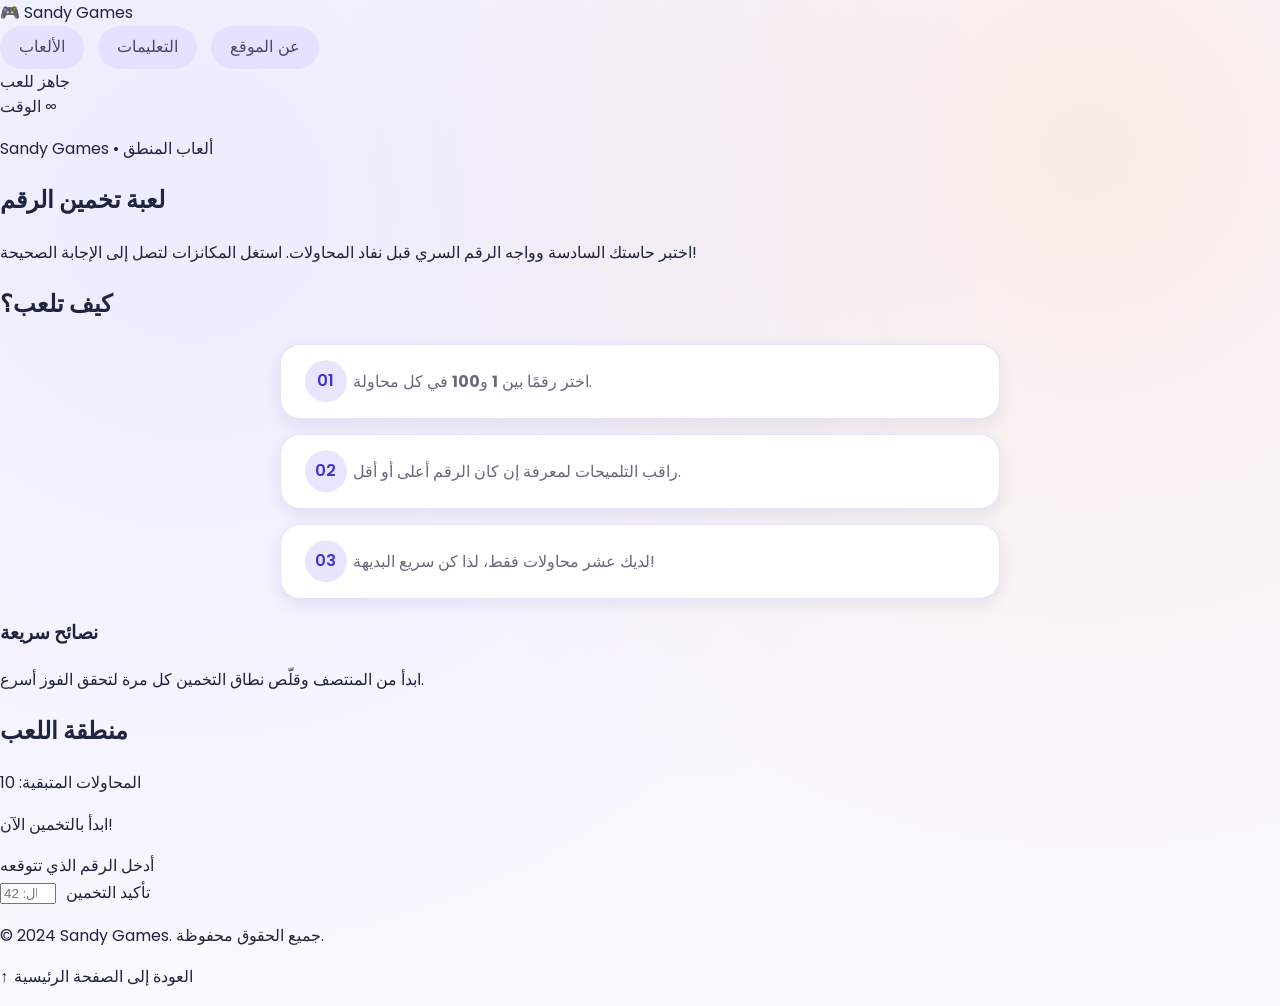
==== commit ae56d25b: "استكمال بنية مسرح اللعب" ====
--- a/games/guess-number/index.html
+++ b/games/guess-number/index.html
@@ -70,11 +70,28 @@
             <p id="feedback" aria-live="polite" class="game-feedback">ابدأ بالتخمين الآن!</p>
           </div>
 
-.
+          <form id="guess-form" class="guess-form" autocomplete="off">
+            <label for="guess-input" class="input-label">أدخل الرقم الذي تتوقعه</label>
+            <div class="guess-controls">
+              <input
+                type="number"
+                id="guess-input"
+                name="guess"
+                min="1"
+                max="100"
+                required
+                inputmode="numeric"
+                placeholder="مثال: 42"
+              />
+              <button type="submit" id="submit-guess" class="primary">تأكيد التخمين</button>
+            </div>
+          </form>
 
-. raw stage that includes controls
-
-. replaced with new lines:
+          <div class="stage-actions">
+            <button type="button" id="play-again" class="secondary" hidden>العب مجددًا</button>
+          </div>
+        </div>
+      </section>
     </main>
 
     <footer>
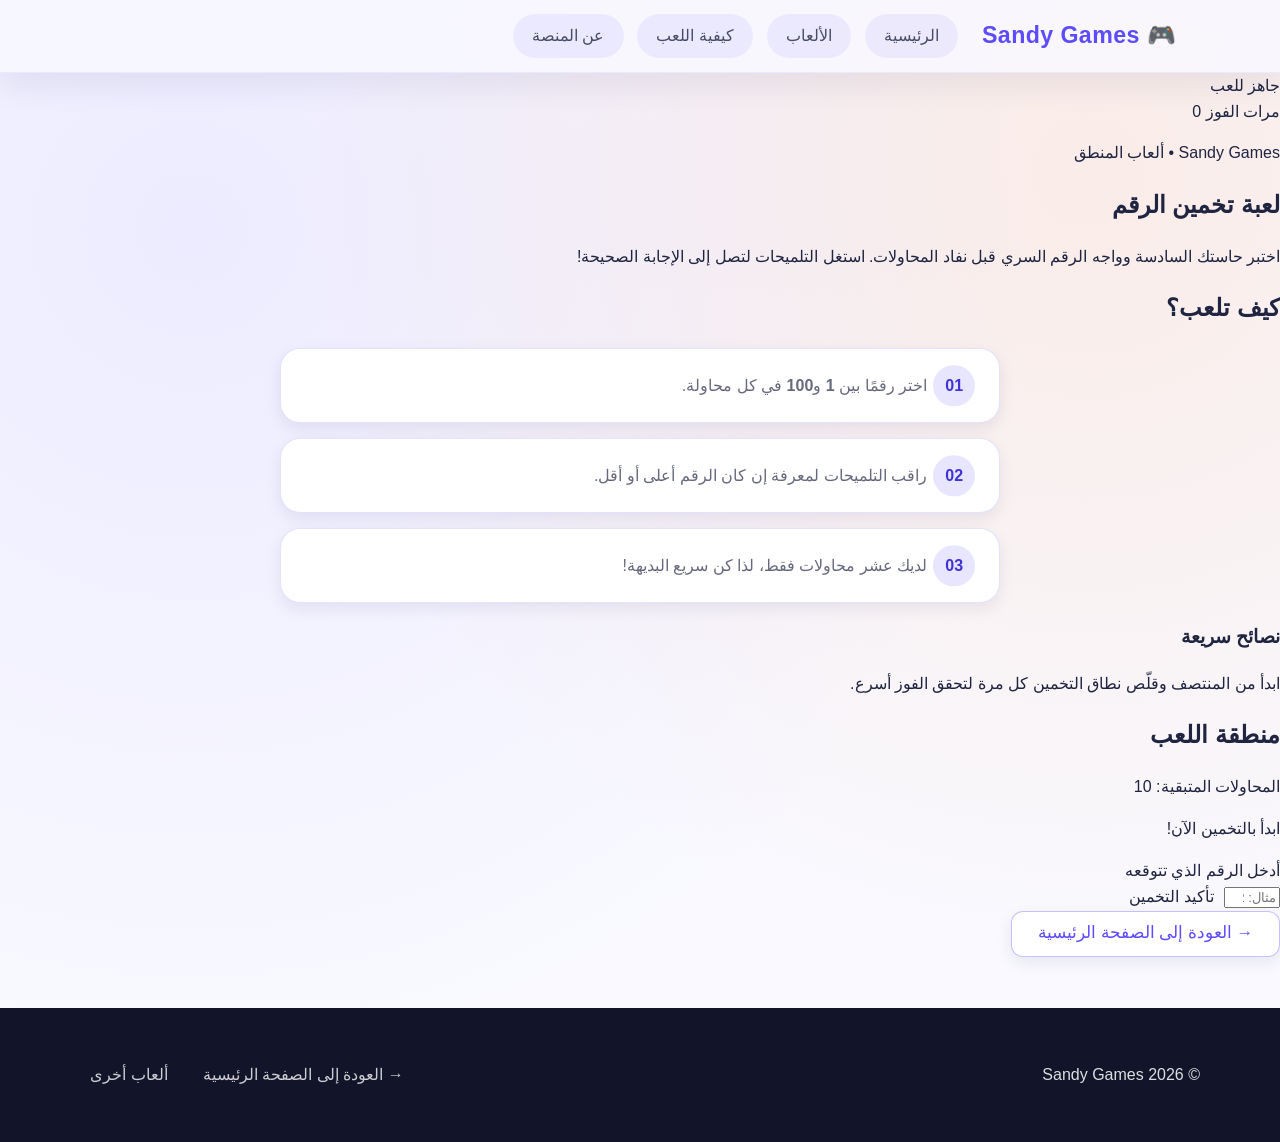
==== commit 0e340fca: "Use shared site header and footer on game pages Game pages now use the same header, RTL direction, f" ====
--- a/games/guess-number/index.html
+++ b/games/guess-number/index.html
@@ -1,26 +1,22 @@
 <!DOCTYPE html>
-<html lang="ar">
+<html lang="ar" dir="rtl">
   <head>
     <meta charset="UTF-8" />
     <meta name="viewport" content="width=device-width, initial-scale=1.0" />
     <title>لعبة تخمين الرقم | Sandy Games</title>
+    <link rel="icon" href="data:image/svg+xml,<svg xmlns='http://www.w3.org/2000/svg' viewBox='0 0 100 100'><text y='.9em' font-size='90'>🎮</text></svg>" />
     <link rel="stylesheet" href="../../assets/styles.css" />
-    <link rel="preconnect" href="https://fonts.googleapis.com" />
-    <link rel="preconnect" href="https://fonts.gstatic.com" crossorigin />
-    <link
-      href="https://fonts.googleapis.com/css2?family=Poppins:wght@400;500;600&display=swap"
-      rel="stylesheet"
-    />
   </head>
   <body class="game-page">
-    <header class="sub-header">
-      <nav>
-        <a href="../../index.html" class="logo">🎮 Sandy Games</a>
-        <div class="nav-links">
-          <a href="../../index.html#games">الألعاب</a>
-          <a href="../../index.html#instructions">التعليمات</a>
-          <a href="../../index.html#about">عن الموقع</a>
-        </div>
+    <header class="site-header">
+      <nav class="site-nav" aria-label="التنقل الرئيسي">
+        <a href="../../index.html" class="site-logo">🎮 Sandy Games</a>
+        <ul class="nav-links">
+          <li><a href="../../index.html">الرئيسية</a></li>
+          <li><a href="../../index.html#games">الألعاب</a></li>
+          <li><a href="../../index.html#instructions">كيفية اللعب</a></li>
+          <li><a href="../../index.html#about">عن المنصة</a></li>
+        </ul>
       </nav>
     </header>
 
@@ -31,19 +27,19 @@
             جاهز للعب
           </span>
           <div class="hero-timer" id="hero-timer">
-            <span class="timer-label">الوقت</span>
-            <span class="timer-value" data-fallback="∞">∞</span>
+            <span class="timer-label">مرات الفوز</span>
+            <span class="timer-value" id="wins-total" aria-live="polite">0</span>
           </div>
         </div>
         <div class="hero-heading">
           <p class="hero-breadcrumb">Sandy Games • ألعاب المنطق</p>
           <h1 id="game-title">لعبة تخمين الرقم</h1>
           <p class="hero-subtitle">
-            اختبر حاستك السادسة وواجه الرقم السري قبل نفاد المحاولات. استغل المكانزات لتصل إلى الإجابة الصحيحة!
+            اختبر حاستك السادسة وواجه الرقم السري قبل نفاد المحاولات. استغل التلميحات لتصل إلى الإجابة الصحيحة!
           </p>
         </div>
       </section>
-      
+
       <section class="game-content">
         <aside class="game-sidebar" aria-label="لوحة التعليمات">
           <h2>كيف تلعب؟</h2>
@@ -57,7 +53,7 @@
             <p>ابدأ من المنتصف وقلّص نطاق التخمين كل مرة لتحقق الفوز أسرع.</p>
           </div>
         </aside>
-        
+
         <div class="game-stage">
           <header class="stage-header">
             <h2>منطقة اللعب</h2>
@@ -90,16 +86,18 @@
           <div class="stage-actions">
             <button type="button" id="play-again" class="secondary" hidden>العب مجددًا</button>
           </div>
+          <a class="btn btn--ghost back-home" href="../../index.html">→ العودة إلى الصفحة الرئيسية</a>
         </div>
       </section>
     </main>
 
-    <footer>
-      <div class="footer-content">
-        <p>© 2024 Sandy Games. جميع الحقوق محفوظة.</p>
-        <p>
-          <a href="../../index.html#top" class="back-to-top">العودة إلى الصفحة الرئيسية</a>
-        </p>
+    <footer class="site-footer">
+      <div class="footer__inner">
+        <p>© <span data-year>2024</span> Sandy Games</p>
+        <div class="footer__links">
+          <a href="../../index.html">→ العودة إلى الصفحة الرئيسية</a>
+          <a href="../../index.html#games">ألعاب أخرى</a>
+        </div>
       </div>
     </footer>
 
--- a/assets/styles.css
+++ b/assets/styles.css
@@ -177,96 +177,164 @@
 main {
   display: block;
 }
-
-.section {
-  padding: var(--space-xl) var(--space-md);
-  position: relative;
-}
-
-.section::before {
-  content: "";
-  position: absolute;
-  inset-inline: 20%;
-  top: 30%;
-  height: 40%;
-  border-radius: 50%;
-  background: linear-gradient(150deg, rgba(93, 75, 255, 0.08), rgba(255, 138, 61, 0.08));
-  opacity: 0;
-  transform: translateY(10px);
-  transition: opacity 400ms ease, transform 400ms ease;
-  pointer-events: none;
-}
-
-.section:hover::before {
-  opacity: 1;
-  transform: translateY(0);
-}
-
 .hero {
   position: relative;
   overflow: hidden;
-  padding: clamp(3rem, 6vw, 5rem) var(--space-md);
+  padding: calc(var(--space-xl) * 1.2) var(--space-md) calc(var(--space-xl) * 1.4);
 }
 
 .hero::before,
 .hero::after {
   content: "";
   position: absolute;
-  inset: -20% -10%;
-  background: radial-gradient(circle at 30% 20%, rgba(93, 75, 255, 0.32), transparent 55%),
-    radial-gradient(circle at 70% 30%, rgba(255, 138, 61, 0.28), transparent 60%);
-  z-index: 0;
-  animation: heroGlow 14s ease-in-out infinite alternate;
+  border-radius: 999px;
+  pointer-events: none;
+  filter: blur(0);
+  opacity: 0;
+  transition: opacity 450ms ease 200ms, transform 750ms cubic-bezier(0.16, 1, 0.3, 1);
+}
+
+.hero::before {
+  inset: 12% auto auto 55%;
+  width: clamp(180px, 35vw, 280px);
+  height: clamp(180px, 35vw, 280px);
+  background: radial-gradient(circle, rgba(93, 75, 255, 0.35), transparent 70%);
+  transform: translate3d(36px, 50px, 0) scale(0.7);
 }
 
 .hero::after {
-  inset: -25% -5%;
-  transform: rotate(6deg);
-  opacity: 0.5;
-  filter: blur(10px);
+  inset: auto 12% 10% auto;
+  width: clamp(140px, 30vw, 220px);
+  height: clamp(140px, 30vw, 220px);
+  background: radial-gradient(circle, rgba(255, 138, 61, 0.28), transparent 68%);
+  transform: translate3d(50px, 30px, 0) scale(0.7);
+}
+
+.hero.is-ready::before,
+.hero.is-ready::after {
+  opacity: 1;
+  transform: translate3d(0, 0, 0) scale(1);
+}
+
+.hero__floating-layer {
+  position: absolute;
+  inset: 10% 12% auto auto;
+  width: clamp(120px, 28vw, 200px);
+  aspect-ratio: 3 / 4;
+  background: linear-gradient(160deg, rgba(255, 255, 255, 0.6), rgba(93, 75, 255, 0.2));
+  border-radius: var(--radius-lg);
+  box-shadow: 0 30px 60px rgba(49, 42, 108, 0.22);
+  transform: translate3d(30px, -40px, 0) rotate(-8deg) scale(0.85);
+  opacity: 0;
+  transition: opacity 420ms ease 260ms, transform 800ms cubic-bezier(0.16, 1, 0.3, 1);
+  overflow: hidden;
+}
+
+.hero__floating-layer::after {
+  content: "";
+  position: absolute;
+  inset: 18% 14% auto 14%;
+  height: 3px;
+  border-radius: 999px;
+  background: rgba(93, 75, 255, 0.35);
+  transform-origin: left center;
+  transform: scaleX(0);
+  opacity: 0;
+  transition: transform 680ms cubic-bezier(0.16, 1, 0.3, 1) 260ms, opacity 260ms linear 260ms;
+}
+
+.hero.is-ready .hero__floating-layer {
+  opacity: 1;
+  transform: translate3d(0, 0, 0) rotate(0deg) scale(1);
+}
+
+.hero.is-ready .hero__floating-layer::after {
+  transform: scaleX(1);
+  opacity: 1;
 }
 
 .hero__inner {
   position: relative;
-  z-index: 1;
+  margin: 0 auto;
   max-width: var(--max-width);
-  margin: 0 auto;
-  display: grid;
-  grid-template-columns: repeat(auto-fit, minmax(260px, 1fr));
-  gap: clamp(2rem, 6vw, 3.8rem);
+  display: grid;
+  gap: clamp(2rem, 4vw, 4rem);
   align-items: center;
+  grid-template-columns: repeat(2, minmax(0, 1fr));
+}
+
+.hero__copy {
+  position: relative;
+  display: grid;
+  gap: clamp(0.8rem, 2vw, 1.3rem);
+  z-index: 2;
+  padding-inline-end: clamp(1rem, 4vw, 3rem);
+}
+
+.hero__copy::before {
+  content: "";
+  position: absolute;
+  inset-inline-start: 0;
+  inset-block-start: 0;
+  width: clamp(54px, 10vw, 90px);
+  height: clamp(54px, 10vw, 90px);
+  background: radial-gradient(circle, rgba(255, 138, 61, 0.32), transparent 70%);
+  filter: blur(0);
+  opacity: 0;
+  transform: translate3d(-20px, -20px, 0) scale(0.6);
+  transition: opacity 450ms ease 240ms, transform 820ms cubic-bezier(0.16, 1, 0.3, 1);
+}
+
+.hero.is-ready .hero__copy::before {
+  opacity: 1;
+  transform: translate3d(0, 0, 0) scale(1);
 }
 
 .hero__eyebrow {
   display: inline-flex;
   align-items: center;
-  gap: 0.4rem;
-  font-size: 0.9rem;
+  justify-content: flex-start;
+  gap: 0.45rem;
+  font-weight: var(--font-weight-medium);
+  letter-spacing: 0.6px;
+  font-size: clamp(0.85rem, 2.4vw, 0.96rem);
+  color: rgba(31, 36, 64, 0.7);
   text-transform: uppercase;
-  letter-spacing: 2px;
-  color: rgba(31, 36, 64, 0.7);
-  background: rgba(93, 75, 255, 0.12);
-  border-radius: var(--radius-xs);
-  padding: 0.35rem 0.9rem;
-  animation: fadeSlideUp 600ms ease forwards;
-}
-
-.hero__copy h1 {
-  font-size: clamp(2.2rem, 5vw, 3.4rem);
-  font-weight: 700;
-  line-height: 1.18;
-  margin-top: var(--space-sm);
-  margin-bottom: var(--space-sm);
-}
-
-.text-accent {
+  transform: translate3d(0, 24px, 0);
+  opacity: 0;
+}
+
+.hero__eyebrow::before {
+  content: "";
+  display: block;
+  width: 26px;
+  height: 3px;
+  border-radius: 999px;
+  background: linear-gradient(90deg, rgba(93, 75, 255, 0.85), rgba(255, 138, 61, 0.7));
+  transform-origin: left center;
+  transform: scaleX(0);
+  opacity: 0;
+}
+
+.hero__headline {
+  font-size: clamp(2rem, 4vw, 3.2rem);
+  line-height: 1.15;
+  margin: 0;
+  transform: translate3d(0, 32px, 0);
+  opacity: 0;
+}
+
+.hero__headline .text-accent {
   color: var(--clr-accent);
-  display: block;
-}
-
-.hero__copy p {
+  display: inline-block;
+}
+
+.hero__description {
+  font-size: clamp(1.05rem, 2.2vw, 1.2rem);
   color: var(--clr-text-muted);
-  max-width: 520px;
+  margin: 0;
+  transform: translate3d(0, 32px, 0);
+  opacity: 0;
 }
 
 .hero__actions {
@@ -274,8 +342,185 @@
   display: flex;
   flex-wrap: wrap;
   gap: var(--space-sm);
-}
-
+  transform: translate3d(0, 32px, 0);
+  opacity: 0;
+}
+
+.hero__visual {
+  position: relative;
+  display: grid;
+  place-items: center;
+  min-height: clamp(220px, 38vw, 320px);
+  z-index: 1;
+  transform: translate3d(20px, 20px, 0) scale(0.92);
+  opacity: 0;
+}
+
+.hero__visual-glow {
+  position: absolute;
+  inset: auto 4% 8% 4%;
+  border-radius: 999px;
+  background: radial-gradient(circle, rgba(93, 75, 255, 0.25), transparent 70%);
+  filter: blur(0);
+  opacity: 0;
+  transform: translate3d(0, 20px, 0) scale(0.8);
+  transition: opacity 420ms ease 260ms, transform 760ms cubic-bezier(0.16, 1, 0.3, 1);
+}
+
+.hero__visual img {
+  width: min(360px, 100%);
+  border-radius: clamp(16px, 3vw, 24px);
+  box-shadow: var(--shadow-lg);
+  transform: translate3d(0, 20px, 0);
+  opacity: 0;
+  transition: opacity 480ms ease 320ms, transform 820ms cubic-bezier(0.16, 1, 0.3, 1);
+}
+
+.hero__eyebrow.is-visible,
+.hero__headline.is-visible,
+.hero__description.is-visible,
+.hero__actions.is-visible,
+.hero__visual.is-visible {
+  animation: heroFadeUp 760ms cubic-bezier(0.16, 1, 0.3, 1) forwards;
+  animation-delay: var(--hero-animate-delay, 0ms);
+}
+
+.hero__visual img.is-visible {
+  animation: heroFadeUp 760ms cubic-bezier(0.16, 1, 0.3, 1) forwards,
+    heroFloat 5200ms ease-in-out infinite;
+  animation-delay: var(--hero-animate-delay, 0ms), calc(var(--hero-animate-delay, 0ms) + 900ms);
+}
+
+.hero__visual-glow.is-visible {
+  animation: heroGlowPulse 6200ms ease-in-out infinite;
+  animation-delay: calc(var(--hero-animate-delay, 0ms) + 1200ms);
+}
+
+.hero__floating-layer.is-visible {
+  animation: heroFloat 4800ms ease-in-out infinite;
+  animation-delay: calc(var(--hero-animate-delay, 0ms) + 1200ms);
+}
+
+.hero__eyebrow.is-visible::before {
+  animation: heroUnderline 620ms cubic-bezier(0.16, 1, 0.3, 1) forwards;
+  animation-delay: calc(var(--hero-animate-delay, 0ms) + 140ms);
+}
+
+@keyframes heroUnderline {
+  0% {
+    transform: scaleX(0);
+    opacity: 0;
+  }
+  100% {
+    transform: scaleX(1);
+    opacity: 1;
+  }
+}
+
+  0% {
+    transform: translate3d(0, 28px, 0);
+    opacity: 0;
+  }
+  60% {
+    transform: translate3d(0, -8px, 0);
+    opacity: 1;
+  }
+  100% {
+    transform: translate3d(0, 0, 0);
+    opacity: 1;
+  }
+}
+
+@keyframes heroFloat {
+  0% {
+    transform: translate3d(0, 0, 0);
+  }
+  50% {
+    transform: translate3d(0, -12px, 0);
+  }
+  100% {
+    transform: translate3d(0, 0, 0);
+  }
+}
+
+@keyframes heroGlowPulse {
+  0%,
+  100% {
+    transform: translate3d(0, 0, 0) scale(0.95);
+    opacity: 0.4;
+  }
+  50% {
+    transform: translate3d(0, -16px, 0) scale(1.05);
+    opacity: 0.7;
+  }
+}
+
+@media (max-width: 960px) {
+  .hero::before,
+  .hero::after {
+    display: none;
+  }
+
+  .hero__inner {
+    grid-template-columns: minmax(0, 1fr);
+    text-align: center;
+  }
+
+  .hero__copy {
+    padding-inline-end: 0;
+  }
+
+  .hero__copy::before {
+    inset-inline-start: 50%;
+    margin-inline-start: -30px;
+  }
+
+  .hero__floating-layer {
+    display: none;
+  }
+
+  .hero__visual {
+    transform: translate3d(0, 20px, 0) scale(0.95);
+  }
+}
+
+@media (prefers-reduced-motion: reduce) {
+  .hero,
+  .hero * {
+    animation-duration: 1ms !important;
+    animation-delay: 0ms !important;
+    animation-iteration-count: 1 !important;
+    transition-duration: 1ms !important;
+  }
+
+  .hero::before,
+  .hero::after,
+  .hero__floating-layer,
+  .hero__flair,
+  .hero__visual-glow,
+  .hero__background::after {
+    display: none !important;
+  }
+
+  .hero,
+  .hero__copy,
+  .hero__visual,
+  .hero__visual img,
+  .hero__actions,
+  .hero__eyebrow,
+  .hero__headline,
+  .hero__description {
+    opacity: 1 !important;
+    transform: none !important;
+  }
+
+  .hero__visual img,
+  .hero__visual-glow,
+  .hero__floating-layer,
+  .hero__flair {
+    animation: none !important;
+  }
+}
 .hero__visual {
   position: relative;
   display: grid;
@@ -297,27 +542,30 @@
   gap: 0.5rem;
   padding: 0.85rem 1.6rem;
   border-radius: var(--radius-sm);
-  font-weight: var(--font-weight-semibold);
+  font-weight: var(--font-weight-medium);
+  font-size: clamp(0.95rem, 2vw, 1.05rem);
+  line-height: 1;
   transition: transform var(--transition-base), box-shadow var(--transition-base),
     background var(--transition-base), color var(--transition-base);
-}
-
-.btn::after {
-  content: "";
-  position: absolute;
-  inset: 0;
-  border-radius: inherit;
-  background: linear-gradient(135deg, rgba(255, 138, 61, 0.24), rgba(93, 75, 255, 0.24));
-  opacity: 0;
-  transition: opacity var(--transition-base);
-  z-index: -1;
-}
-
-.btn--primary {
-  background: linear-gradient(135deg, var(--clr-primary), var(--clr-primary-strong));
-  color: #fff;
-  box-shadow: var(--shadow-md);
-}
+  cursor: pointer;
+}
+
+@media (prefers-reduced-motion: reduce) {
+  :root {
+    --transition-base: 0ms linear;
+  }
+
+  html {
+    scroll-behavior: auto;
+  }
+
+  body {
+    animation-duration: 0.01ms !important;
+    animation-iteration-count: 1 !important;
+    transition-duration: 0.01ms !important;
+  }
+}
+
 
 .btn--primary:hover,
 .btn--primary:focus-visible {
@@ -470,7 +718,12 @@
   border: 1px solid rgba(93, 75, 255, 0.14);
   position: relative;
   overflow: hidden;
-  transition: transform 240ms ease, box-shadow 240ms ease;
+  transform-origin: center;
+  transition:
+    transform var(--transition-base),
+    box-shadow var(--transition-base),
+    border-color var(--transition-base),
+    filter var(--transition-base);
 }
 
 .game-card::before {
@@ -485,13 +738,18 @@
 }
 
 .game-card:hover,
-.game-card:focus-within {
-  transform: translateY(-6px) scale(1.01);
-  box-shadow: 0 26px 50px rgba(24, 32, 89, 0.18);
+.game-card:focus-within,
+.game-card.is-hovered,
+.game-card.is-focused {
+  transform: translateY(-6px) scale(1.015);
+  box-shadow: 0 28px 56px rgba(24, 32, 89, 0.22);
+  border-color: rgba(93, 75, 255, 0.32);
 }
 
 .game-card:hover::before,
-.game-card:focus-within::before {
+.game-card:focus-within::before,
+.game-card.is-hovered::before,
+.game-card.is-focused::before {
   opacity: 1;
 }
 
@@ -505,6 +763,15 @@
   font-size: clamp(1.8rem, 5vw, 2.1rem);
   color: #fff;
   box-shadow: 0 16px 30px rgba(20, 28, 78, 0.18);
+  transition: transform var(--transition-base), box-shadow var(--transition-base);
+}
+
+.game-card:hover .game-card__media,
+.game-card:focus-within .game-card__media,
+.game-card.is-hovered .game-card__media,
+.game-card.is-focused .game-card__media {
+  transform: translateY(-4px) scale(1.05);
+  box-shadow: 0 22px 40px rgba(24, 32, 89, 0.28);
 }
 
 .game-card__body h3 {
@@ -516,6 +783,14 @@
 .game-card__body p {
   margin: 0;
   color: var(--clr-text-muted);
+  transition: color var(--transition-base);
+}
+
+.game-card:hover .game-card__body p,
+.game-card:focus-within .game-card__body p,
+.game-card.is-hovered .game-card__body p,
+.game-card.is-focused .game-card__body p {
+  color: rgba(31, 36, 64, 0.78);
 }
 
 .game-card__footer {
@@ -524,7 +799,39 @@
   align-items: center;
 }
 
+.game-card .btn--link {
+  position: relative;
+  font-weight: var(--font-weight-semibold);
+  transition:
+    color var(--transition-base),
+    transform var(--transition-base),
+    text-shadow var(--transition-base);
+}
+
+.game-card .btn--link::after {
+  transform-origin: center;
+}
+
+.game-card:hover .btn--link,
+.game-card:focus-within .btn--link,
+.game-card.is-hovered .btn--link,
+.game-card.is-focused .btn--link {
+  color: var(--clr-primary-strong);
+  transform: translateX(2px);
+  text-shadow: 0 0 16px rgba(93, 75, 255, 0.2);
+}
+
+.game-card:hover .btn--link::after,
+.game-card:focus-within .btn--link::after,
+.game-card.is-hovered .btn--link::after,
+.game-card.is-focused .btn--link::after {
+  opacity: 1;
+  transform: scaleX(1.1);
+}
+
 .updates {
+  background: rgba(255, 255, 255, 0.92);
+}
   background: rgba(255, 255, 255, 0.92);
 }
 
